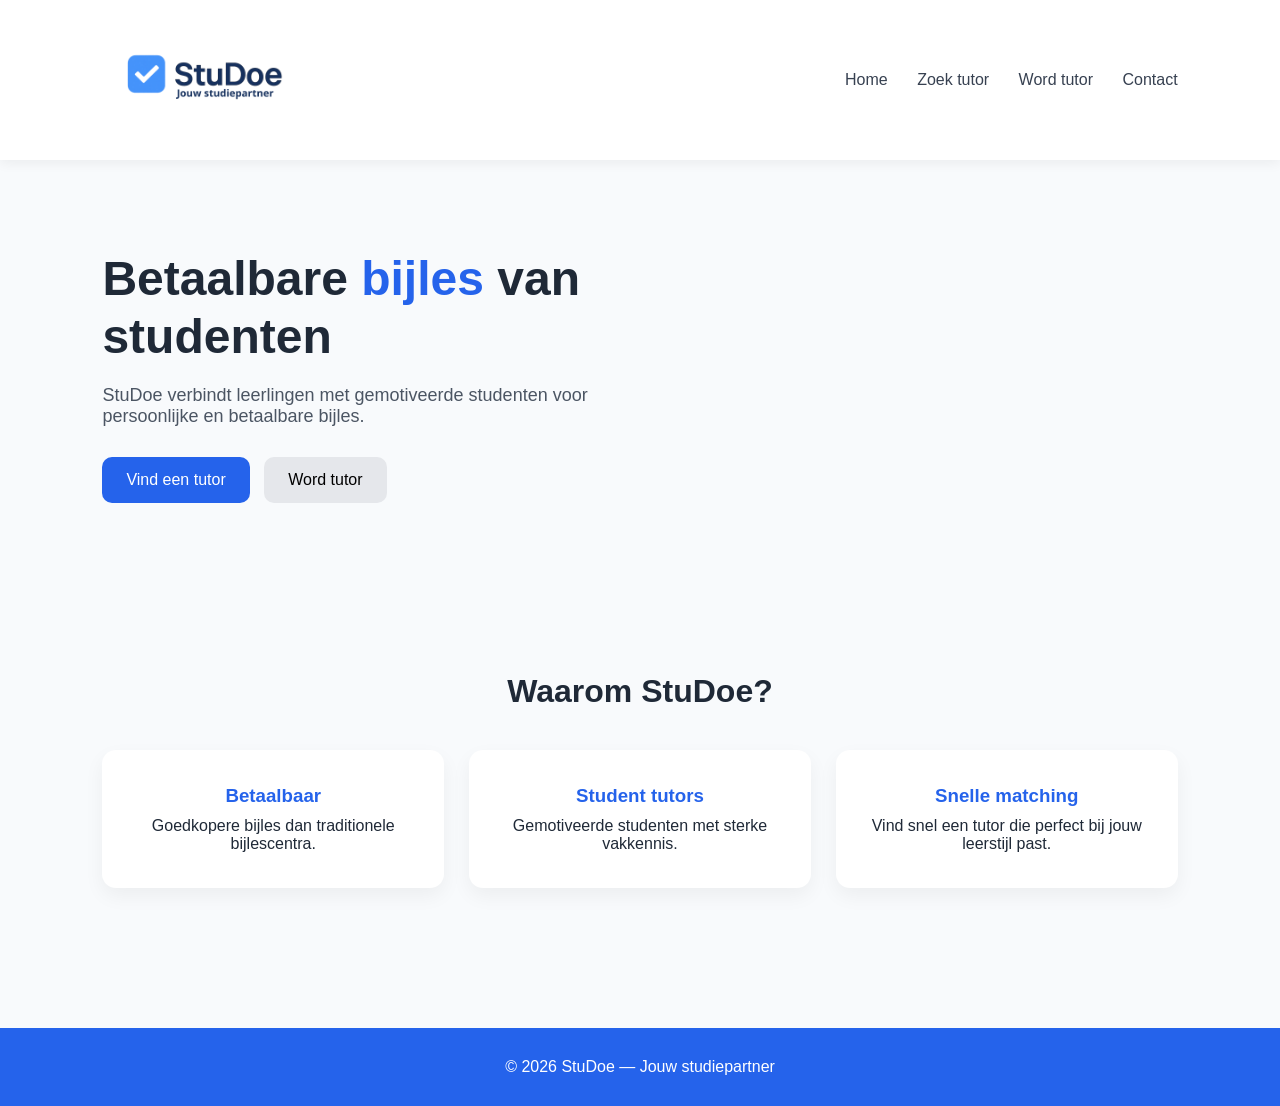
==== index.html @ 69476884 "Rename HomePage.html to index.html for GitHub Pages" ====
<!DOCTYPE html>
<html lang="nl">

<head>

<meta charset="UTF-8">
<meta name="viewport" content="width=device-width, initial-scale=1.0">
<link rel="manifest" href="manifest.json">
<title>StuDoe | Jouw studiepartner</title>

<style>

/* ===== Variabelen (hier kan je logo grootte aanpassen) ===== */

:root{
--logo-size: 120px;
--primary-color:#2563EB;
--background:#F8FAFC;
}

/* ===== Algemene styling ===== */

*{
margin:0;
padding:0;
box-sizing:border-box;
font-family: "Segoe UI", Arial, sans-serif;
}

body{
background:var(--background);
color:#1F2937;
}
@media (max-width: 768px){

.hero{
flex-direction:column;
text-align:center;
}

nav{
display:none;
}

}

/* ===== Navbar ===== */

header{
display:flex;
justify-content:space-between;
align-items:center;
padding:18px 8%;
background:white;
box-shadow:0 3px 12px rgba(0,0,0,0.06);
}

.logo img{
height:var(--logo-size);
width:auto;
}

/* ===== Navigatie ===== */

nav a{
margin-left:25px;
text-decoration:none;
color:#374151;
font-weight:500;
}

/* ===== Hero sectie ===== */

.hero{
display:flex;
justify-content:space-between;
align-items:center;
padding:90px 8%;
}

.hero-text{
max-width:520px;
}

.hero-text h1{
font-size:48px;
margin-bottom:20px;
line-height:1.2;
}

.hero-text span{
color:var(--primary-color);
}

.hero-text p{
font-size:18px;
margin-bottom:30px;
color:#4B5563;
}

/* ===== Buttons ===== */

.hero-buttons button{
padding:14px 24px;
border:none;
border-radius:10px;
font-size:16px;
cursor:pointer;
margin-right:10px;
}

.primary{
background:var(--primary-color);
color:white;
}

.secondary{
background:#E5E7EB;
}

/* ===== Features ===== */

.features{
padding:80px 8%;
text-align:center;
}

.features h2{
font-size:32px;
margin-bottom:40px;
}

.cards{
display:grid;
grid-template-columns:repeat(auto-fit,minmax(250px,1fr));
gap:25px;
}

.card{
background:white;
padding:35px;
border-radius:14px;
box-shadow:0 8px 20px rgba(0,0,0,0.05);
}

.card h3{
margin-bottom:10px;
color:var(--primary-color);
}

/* ===== Footer ===== */

footer{
margin-top:60px;
padding:30px;
text-align:center;
background:var(--primary-color);
color:white;
}

</style>

</head>

<body>

<header>

<div class="logo">
<img src="studoe-logo.png" alt="StuDoe logo">
</div>

<nav>
<a href="#">Home</a>
<a href="#">Zoek tutor</a>
<a href="#">Word tutor</a>
<a href="#">Contact</a>
</nav>

</header>

<section class="hero">

<div class="hero-text">

<h1>Betaalbare <span>bijles</span> van studenten</h1>

<p>
StuDoe verbindt leerlingen met gemotiveerde studenten
voor persoonlijke en betaalbare bijles.
</p>

<div class="hero-buttons">
<button class="primary">Vind een tutor</button>
<button class="secondary">Word tutor</button>
</div>

</div>

</section>

<section class="features">

<h2>Waarom StuDoe?</h2>

<div class="cards">

<div class="card">
<h3>Betaalbaar</h3>
<p>Goedkopere bijles dan traditionele bijlescentra.</p>
</div>

<div class="card">
<h3>Student tutors</h3>
<p>Gemotiveerde studenten met sterke vakkennis.</p>
</div>

<div class="card">
<h3>Snelle matching</h3>
<p>Vind snel een tutor die perfect bij jouw leerstijl past.</p>
</div>

</div>

</section>

<footer>

<p>© 2026 StuDoe — Jouw studiepartner</p>

</footer>

</body>
</html>
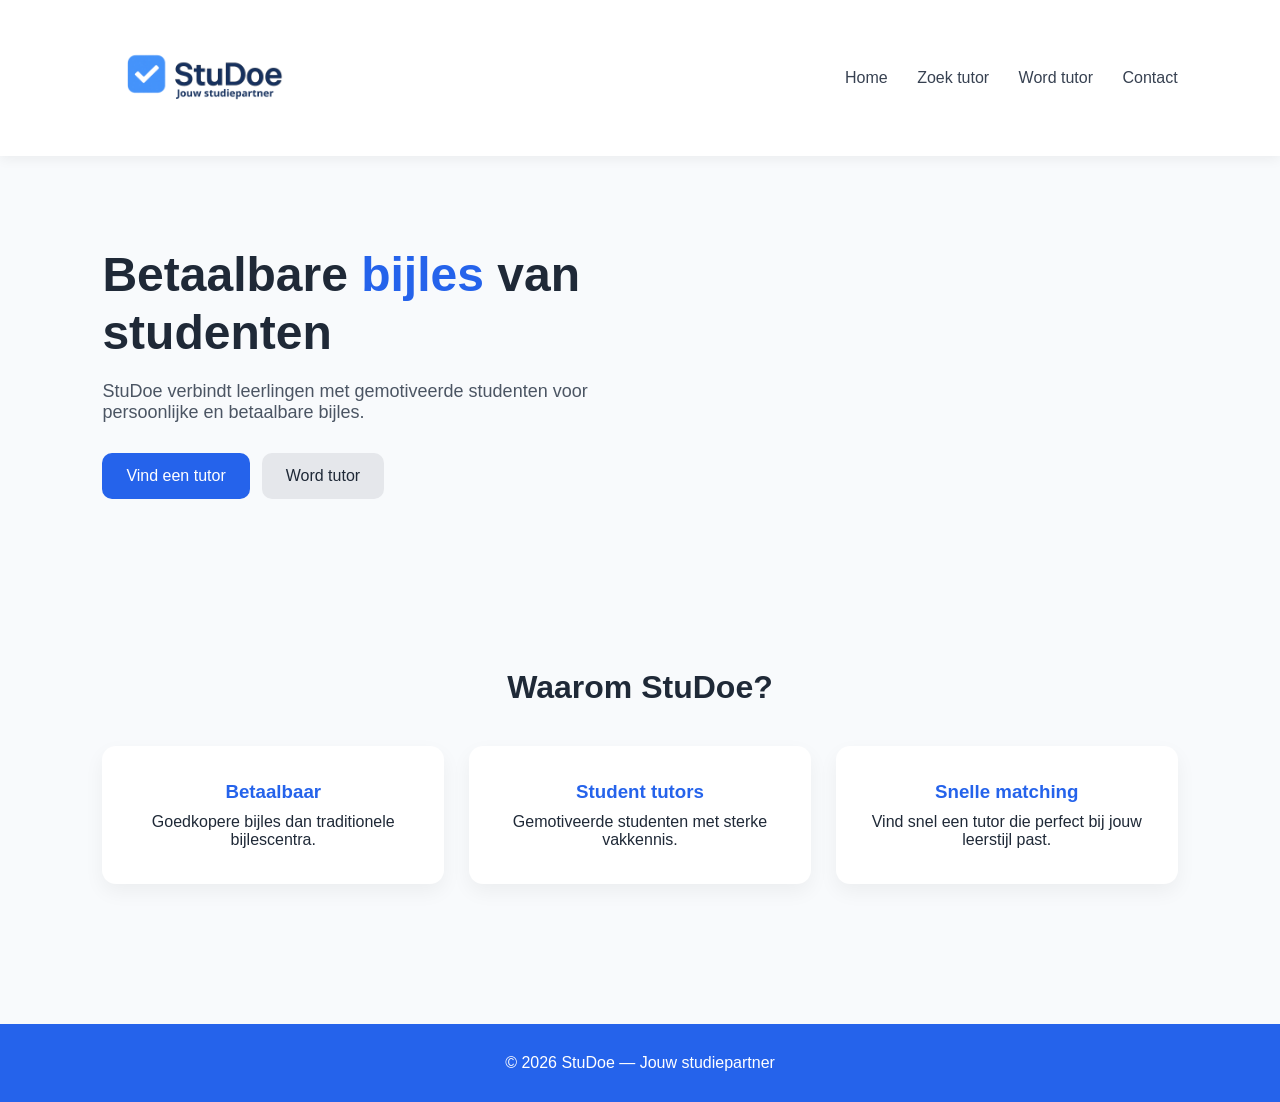
==== commit 4a56b94f: "Update site content" ====
--- a/index.html
+++ b/index.html
@@ -1,234 +1,75 @@
 <!DOCTYPE html>
 <html lang="nl">
-
 <head>
-
-<meta charset="UTF-8">
-<meta name="viewport" content="width=device-width, initial-scale=1.0">
-<link rel="manifest" href="manifest.json">
-<title>StuDoe | Jouw studiepartner</title>
-
-<style>
-
-/* ===== Variabelen (hier kan je logo grootte aanpassen) ===== */
-
-:root{
---logo-size: 120px;
---primary-color:#2563EB;
---background:#F8FAFC;
-}
-
-/* ===== Algemene styling ===== */
-
-*{
-margin:0;
-padding:0;
-box-sizing:border-box;
-font-family: "Segoe UI", Arial, sans-serif;
-}
-
-body{
-background:var(--background);
-color:#1F2937;
-}
-@media (max-width: 768px){
-
-.hero{
-flex-direction:column;
-text-align:center;
-}
-
-nav{
-display:none;
-}
-
-}
-
-/* ===== Navbar ===== */
-
-header{
-display:flex;
-justify-content:space-between;
-align-items:center;
-padding:18px 8%;
-background:white;
-box-shadow:0 3px 12px rgba(0,0,0,0.06);
-}
-
-.logo img{
-height:var(--logo-size);
-width:auto;
-}
-
-/* ===== Navigatie ===== */
-
-nav a{
-margin-left:25px;
-text-decoration:none;
-color:#374151;
-font-weight:500;
-}
-
-/* ===== Hero sectie ===== */
-
-.hero{
-display:flex;
-justify-content:space-between;
-align-items:center;
-padding:90px 8%;
-}
-
-.hero-text{
-max-width:520px;
-}
-
-.hero-text h1{
-font-size:48px;
-margin-bottom:20px;
-line-height:1.2;
-}
-
-.hero-text span{
-color:var(--primary-color);
-}
-
-.hero-text p{
-font-size:18px;
-margin-bottom:30px;
-color:#4B5563;
-}
-
-/* ===== Buttons ===== */
-
-.hero-buttons button{
-padding:14px 24px;
-border:none;
-border-radius:10px;
-font-size:16px;
-cursor:pointer;
-margin-right:10px;
-}
-
-.primary{
-background:var(--primary-color);
-color:white;
-}
-
-.secondary{
-background:#E5E7EB;
-}
-
-/* ===== Features ===== */
-
-.features{
-padding:80px 8%;
-text-align:center;
-}
-
-.features h2{
-font-size:32px;
-margin-bottom:40px;
-}
-
-.cards{
-display:grid;
-grid-template-columns:repeat(auto-fit,minmax(250px,1fr));
-gap:25px;
-}
-
-.card{
-background:white;
-padding:35px;
-border-radius:14px;
-box-shadow:0 8px 20px rgba(0,0,0,0.05);
-}
-
-.card h3{
-margin-bottom:10px;
-color:var(--primary-color);
-}
-
-/* ===== Footer ===== */
-
-footer{
-margin-top:60px;
-padding:30px;
-text-align:center;
-background:var(--primary-color);
-color:white;
-}
-
-</style>
-
+  <meta charset="UTF-8">
+  <meta name="viewport" content="width=device-width, initial-scale=1.0">
+  <link rel="manifest" href="manifest.json">
+  <title>StuDoe | Jouw studiepartner</title>
+  <link rel="stylesheet" href="style.css">
+  <meta name="apple-mobile-web-app-capable" content="yes">
+  <meta name="apple-mobile-web-app-status-bar-style" content="default">
+  <link rel="apple-touch-icon" href="studoe-logo.png">
 </head>
-
 <body>
 
-<header>
+  <header>
+    <a href="index.html" class="logo">
+      <img src="studoe-logo.png" alt="StuDoe logo">
+    </a>
 
-<div class="logo">
-<img src="studoe-logo.png" alt="StuDoe logo">
-</div>
+    <nav>
+      <a href="index.html">Home</a>
+      <a href="tutors.html">Zoek tutor</a>
+      <a href="login.html">Word tutor</a>
+      <a href="contact.html">Contact</a>
+    </nav>
+  </header>
 
-<nav>
-<a href="#">Home</a>
-<a href="#">Zoek tutor</a>
-<a href="#">Word tutor</a>
-<a href="#">Contact</a>
-</nav>
+  <section class="hero">
+    <div class="hero-text">
+      <h1>Betaalbare <span>bijles</span> van studenten</h1>
 
-</header>
+      <p>
+        StuDoe verbindt leerlingen met gemotiveerde studenten
+        voor persoonlijke en betaalbare bijles.
+      </p>
 
-<section class="hero">
+      <div class="hero-buttons">
+        <a href="tutors.html">
+          <button class="primary" type="button">Vind een tutor</button>
+        </a>
 
-<div class="hero-text">
+        <a href="login.html">
+          <button class="secondary" type="button">Word tutor</button>
+        </a>
+      </div>
+    </div>
+  </section>
 
-<h1>Betaalbare <span>bijles</span> van studenten</h1>
+  <section class="features">
+    <h2>Waarom StuDoe?</h2>
 
-<p>
-StuDoe verbindt leerlingen met gemotiveerde studenten
-voor persoonlijke en betaalbare bijles.
-</p>
+    <div class="cards">
+      <div class="card">
+        <h3>Betaalbaar</h3>
+        <p>Goedkopere bijles dan traditionele bijlescentra.</p>
+      </div>
 
-<div class="hero-buttons">
-<button class="primary">Vind een tutor</button>
-<button class="secondary">Word tutor</button>
-</div>
+      <div class="card">
+        <h3>Student tutors</h3>
+        <p>Gemotiveerde studenten met sterke vakkennis.</p>
+      </div>
 
-</div>
+      <div class="card">
+        <h3>Snelle matching</h3>
+        <p>Vind snel een tutor die perfect bij jouw leerstijl past.</p>
+      </div>
+    </div>
+  </section>
 
-</section>
-
-<section class="features">
-
-<h2>Waarom StuDoe?</h2>
-
-<div class="cards">
-
-<div class="card">
-<h3>Betaalbaar</h3>
-<p>Goedkopere bijles dan traditionele bijlescentra.</p>
-</div>
-
-<div class="card">
-<h3>Student tutors</h3>
-<p>Gemotiveerde studenten met sterke vakkennis.</p>
-</div>
-
-<div class="card">
-<h3>Snelle matching</h3>
-<p>Vind snel een tutor die perfect bij jouw leerstijl past.</p>
-</div>
-
-</div>
-
-</section>
-
-<footer>
-
-<p>© 2026 StuDoe — Jouw studiepartner</p>
-
-</footer>
+  <footer>
+    <p>© 2026 StuDoe — Jouw studiepartner</p>
+  </footer>
 
 </body>
 </html>
--- a/style.css
+++ b/style.css
@@ -0,0 +1,269 @@
+:root{
+  --logo-size: 120px;
+  --primary-color:#2563EB;
+  --background:#F8FAFC;
+  --text:#1F2937;
+  --muted:#4B5563;
+  --card-bg:#FFFFFF;
+  --border:#E5E7EB;
+}
+
+*{
+  margin:0;
+  padding:0;
+  box-sizing:border-box;
+  font-family:"Segoe UI", Arial, sans-serif;
+}
+
+body{
+  background:var(--background);
+  color:var(--text);
+}
+
+a{
+  text-decoration:none;
+  color:inherit;
+}
+
+header{
+  display:flex;
+  justify-content:space-between;
+  align-items:center;
+  padding:18px 8%;
+  background:white;
+  box-shadow:0 3px 12px rgba(0,0,0,0.06);
+}
+
+.logo img{
+  height:var(--logo-size);
+  width:auto;
+  display:block;
+}
+
+nav a{
+  margin-left:25px;
+  color:#374151;
+  font-weight:500;
+}
+
+.hero{
+  display:flex;
+  justify-content:space-between;
+  align-items:center;
+  padding:90px 8%;
+}
+
+.hero-text{
+  max-width:520px;
+}
+
+.hero-text h1{
+  font-size:48px;
+  margin-bottom:20px;
+  line-height:1.2;
+}
+
+.hero-text span{
+  color:var(--primary-color);
+}
+
+.hero-text p{
+  font-size:18px;
+  margin-bottom:30px;
+  color:var(--muted);
+}
+
+.hero-buttons{
+  display:flex;
+  gap:12px;
+  flex-wrap:wrap;
+}
+
+.hero-buttons a{
+  text-decoration:none;
+}
+
+button,
+.btn{
+  padding:14px 24px;
+  border:none;
+  border-radius:10px;
+  font-size:16px;
+  cursor:pointer;
+  display:inline-block;
+  transition:0.2s;
+}
+
+button:hover,
+.btn:hover{
+  opacity:0.92;
+  transform:scale(1.03);
+}
+
+.primary{
+  background:var(--primary-color);
+  color:white;
+}
+
+.secondary{
+  background:#E5E7EB;
+  color:var(--text);
+}
+
+.features{
+  padding:80px 8%;
+  text-align:center;
+}
+
+.features h2{
+  font-size:32px;
+  margin-bottom:40px;
+}
+
+.cards{
+  display:grid;
+  grid-template-columns:repeat(auto-fit,minmax(250px,1fr));
+  gap:25px;
+}
+
+.card{
+  background:var(--card-bg);
+  padding:35px;
+  border-radius:14px;
+  box-shadow:0 8px 20px rgba(0,0,0,0.05);
+}
+
+.card h3{
+  margin-bottom:10px;
+  color:var(--primary-color);
+}
+
+.page-section{
+  padding:70px 8%;
+}
+
+.page-title{
+  font-size:38px;
+  margin-bottom:14px;
+}
+
+.page-subtitle{
+  color:var(--muted);
+  margin-bottom:30px;
+  max-width:700px;
+}
+
+.form-container{
+  padding:0 8% 80px 8%;
+}
+
+.form-card{
+  max-width:560px;
+  background:white;
+  padding:32px;
+  border-radius:16px;
+  box-shadow:0 8px 20px rgba(0,0,0,0.05);
+}
+
+.form-card h2{
+  margin-bottom:10px;
+}
+
+.form-card p{
+  color:var(--muted);
+  margin-bottom:24px;
+}
+
+form{
+  display:flex;
+  flex-direction:column;
+  gap:16px;
+}
+
+input,
+textarea,
+select{
+  width:100%;
+  padding:14px 16px;
+  border:1px solid var(--border);
+  border-radius:10px;
+  font-size:16px;
+  background:white;
+  color:var(--text);
+}
+
+textarea{
+  min-height:140px;
+  resize:vertical;
+}
+
+label{
+  font-weight:600;
+  margin-bottom:6px;
+  display:block;
+}
+
+.field{
+  display:flex;
+  flex-direction:column;
+}
+
+.tutor-grid{
+  display:grid;
+  grid-template-columns:repeat(auto-fit,minmax(260px,1fr));
+  gap:25px;
+  padding:20px 8% 80px 8%;
+}
+
+.tutor-card{
+  background:white;
+  padding:28px;
+  border-radius:16px;
+  box-shadow:0 8px 20px rgba(0,0,0,0.05);
+}
+
+.tutor-card h3{
+  margin-bottom:10px;
+  color:var(--primary-color);
+}
+
+.tutor-card p{
+  margin-bottom:10px;
+  color:var(--muted);
+}
+
+.profile-card{
+  max-width:700px;
+  background:white;
+  padding:32px;
+  border-radius:16px;
+  box-shadow:0 8px 20px rgba(0,0,0,0.05);
+}
+
+footer{
+  margin-top:60px;
+  padding:30px;
+  text-align:center;
+  background:var(--primary-color);
+  color:white;
+}
+
+@media (max-width: 768px){
+  .hero{
+    flex-direction:column;
+    text-align:center;
+    padding:70px 8%;
+  }
+
+  .hero-buttons{
+    justify-content:center;
+  }
+
+  nav{
+    display:none;
+  }
+
+  .hero-text h1{
+    font-size:38px;
+  }
+}
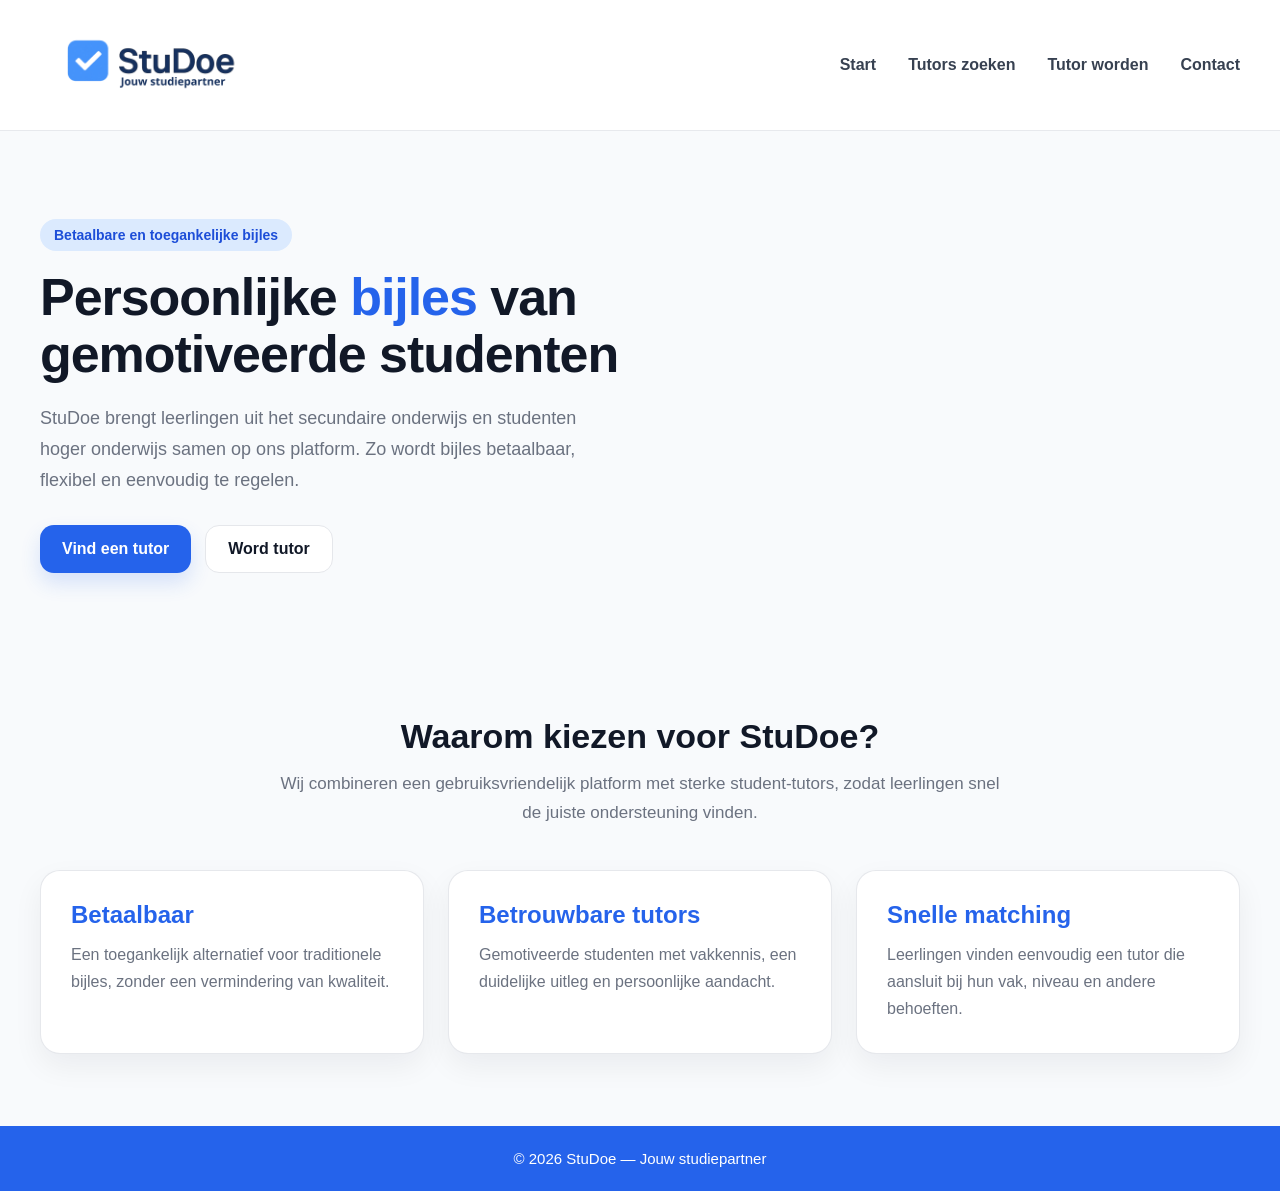
==== commit 50e3b75f: "Update site content" ====
--- a/index.html
+++ b/index.html
@@ -13,62 +13,73 @@
 <body>
 
   <header>
-    <a href="index.html" class="logo">
-      <img src="studoe-logo.png" alt="StuDoe logo">
-    </a>
+    <div class="header-inner">
+      <a href="index.html" class="logo">
+        <img src="studoe-logo.png" alt="StuDoe logo">
+      </a>
 
-    <nav>
-      <a href="index.html">Home</a>
-      <a href="tutors.html">Zoek tutor</a>
-      <a href="login.html">Word tutor</a>
-      <a href="contact.html">Contact</a>
-    </nav>
+      <nav>
+        <a href="index.html">Start</a>
+        <a href="tutors.html">Tutors zoeken</a>
+        <a href="login.html">Tutor worden</a>
+        <a href="contact.html">Contact</a>
+      </nav>
+    </div>
   </header>
 
-  <section class="hero">
-    <div class="hero-text">
-      <h1>Betaalbare <span>bijles</span> van studenten</h1>
+  <main>
+    <section class="hero">
+      <div class="hero-inner">
+        <div class="hero-text">
+          <div class="hero-badge">Betaalbare en toegankelijke bijles</div>
 
-      <p>
-        StuDoe verbindt leerlingen met gemotiveerde studenten
-        voor persoonlijke en betaalbare bijles.
-      </p>
+          <h1>Persoonlijke <span>bijles</span> van gemotiveerde studenten</h1>
 
-      <div class="hero-buttons">
-        <a href="tutors.html">
-          <button class="primary" type="button">Vind een tutor</button>
-        </a>
+          <p>
+            StuDoe brengt leerlingen uit het secundaire onderwijs en studenten hoger onderwijs samen op ons platform.
+            Zo wordt bijles betaalbaar, flexibel en eenvoudig te regelen.
+          </p>
 
-        <a href="login.html">
-          <button class="secondary" type="button">Word tutor</button>
-        </a>
+          <div class="hero-buttons">
+            <a href="tutors.html" class="btn btn-primary">Vind een tutor</a>
+            <a href="login.html" class="btn btn-secondary">Word tutor</a>
+          </div>
+        </div>
       </div>
-    </div>
-  </section>
+    </section>
 
-  <section class="features">
-    <h2>Waarom StuDoe?</h2>
+    <section class="section">
+      <div class="wrapper">
+        <h2 class="section-title">Waarom kiezen voor StuDoe?</h2>
+        <p class="section-subtitle">
+          Wij combineren een gebruiksvriendelijk platform met sterke student-tutors,
+          zodat leerlingen snel de juiste ondersteuning vinden.
+        </p>
 
-    <div class="cards">
-      <div class="card">
-        <h3>Betaalbaar</h3>
-        <p>Goedkopere bijles dan traditionele bijlescentra.</p>
+        <div class="cards">
+          <div class="card">
+            <h3>Betaalbaar</h3>
+            <p>Een toegankelijk alternatief voor traditionele bijles, zonder een vermindering van kwaliteit.</p>
+          </div>
+
+          <div class="card">
+            <h3>Betrouwbare tutors</h3>
+            <p>Gemotiveerde studenten met vakkennis, een duidelijke uitleg en persoonlijke aandacht.</p>
+          </div>
+
+          <div class="card">
+            <h3>Snelle matching</h3>
+            <p>Leerlingen vinden eenvoudig een tutor die aansluit bij hun vak, niveau en andere behoeften.</p>
+          </div>
+        </div>
       </div>
-
-      <div class="card">
-        <h3>Student tutors</h3>
-        <p>Gemotiveerde studenten met sterke vakkennis.</p>
-      </div>
-
-      <div class="card">
-        <h3>Snelle matching</h3>
-        <p>Vind snel een tutor die perfect bij jouw leerstijl past.</p>
-      </div>
-    </div>
-  </section>
+    </section>
+  </main>
 
   <footer>
-    <p>© 2026 StuDoe — Jouw studiepartner</p>
+    <div class="footer-inner">
+      <p>© 2026 StuDoe — Jouw studiepartner</p>
+    </div>
   </footer>
 
 </body>
--- a/style.css
+++ b/style.css
@@ -1,11 +1,16 @@
 :root{
-  --logo-size: 120px;
-  --primary-color:#2563EB;
-  --background:#F8FAFC;
-  --text:#1F2937;
-  --muted:#4B5563;
-  --card-bg:#FFFFFF;
-  --border:#E5E7EB;
+  --logo-size: 130px;
+  --primary-color: #2563EB;
+  --primary-dark: #1D4ED8;
+  --background: #F8FAFC;
+  --surface: #FFFFFF;
+  --text: #111827;
+  --muted: #6B7280;
+  --border: #E5E7EB;
+  --shadow: 0 12px 30px rgba(15, 23, 42, 0.06);
+  --shadow-hover: 0 18px 38px rgba(15, 23, 42, 0.10);
+  --radius: 18px;
+  --max-width: 1200px;
 }
 
 *{
@@ -15,9 +20,22 @@
   font-family:"Segoe UI", Arial, sans-serif;
 }
 
+html,
 body{
+  height:100%;
+  scroll-behavior:smooth;
+}
+
+body{
+  display:flex;
+  flex-direction:column;
   background:var(--background);
   color:var(--text);
+  animation:pageFade 0.7s ease;
+}
+
+main{
+  flex:1;
 }
 
 a{
@@ -25,42 +43,184 @@
   color:inherit;
 }
 
+.wrapper{
+  width:min(var(--max-width), 100% - 3rem);
+  margin:0 auto;
+}
+
+/* Animaties */
+
+@keyframes pageFade{
+  from{
+    opacity:0;
+  }
+  to{
+    opacity:1;
+  }
+}
+
+@keyframes fadeUp{
+  from{
+    opacity:0;
+    transform:translateY(18px);
+  }
+  to{
+    opacity:1;
+    transform:translateY(0);
+  }
+}
+
+@keyframes softZoom{
+  from{
+    opacity:0;
+    transform:scale(0.985);
+  }
+  to{
+    opacity:1;
+    transform:scale(1);
+  }
+}
+
+/* Header */
+
 header{
-  display:flex;
+  background:rgba(255,255,255,0.92);
+  border-bottom:1px solid rgba(229,231,235,0.9);
+  position:sticky;
+  top:0;
+  z-index:100;
+  backdrop-filter:blur(12px);
+}
+
+.header-inner{
+  width:min(var(--max-width), 100% - 3rem);
+  margin:0 auto;
+  min-height:90px;
+  display:flex;
+  align-items:center;
   justify-content:space-between;
+  gap:24px;
+}
+
+.left-group{
+  display:flex;
   align-items:center;
-  padding:18px 8%;
-  background:white;
-  box-shadow:0 3px 12px rgba(0,0,0,0.06);
+  gap:14px;
+}
+
+.logo{
+  display:flex;
+  align-items:center;
 }
 
 .logo img{
   height:var(--logo-size);
   width:auto;
   display:block;
+  transition:transform 0.2s ease;
+}
+
+.logo:hover img{
+  transform:scale(1.02);
+}
+
+/* Navigatie */
+
+nav{
+  display:flex;
+  align-items:center;
+  gap:32px;
 }
 
 nav a{
-  margin-left:25px;
+  font-weight:600;
+  font-size:16px;
   color:#374151;
-  font-weight:500;
-}
+  position:relative;
+  transition:color 0.2s ease;
+}
+
+nav a::after{
+  content:"";
+  position:absolute;
+  left:0;
+  bottom:-7px;
+  width:0;
+  height:2px;
+  border-radius:999px;
+  background:var(--primary-color);
+  transition:width 0.22s ease;
+}
+
+nav a:hover{
+  color:var(--primary-color);
+}
+
+nav a:hover::after{
+  width:100%;
+}
+
+/* Back button */
+
+.back-button{
+  width:42px;
+  height:42px;
+  display:flex;
+  align-items:center;
+  justify-content:center;
+  border:none;
+  border-radius:12px;
+  background:transparent;
+  color:#4B5563;
+  font-size:24px;
+  font-weight:600;
+  cursor:pointer;
+  transition:all 0.2s ease;
+}
+
+.back-button:hover{
+  background:#EFF6FF;
+  color:var(--primary-color);
+  transform:translateX(-2px);
+}
+
+/* Hero */
 
 .hero{
-  display:flex;
+  padding:88px 0 72px;
+}
+
+.hero-inner{
+  width:min(var(--max-width), 100% - 3rem);
+  margin:0 auto;
+  display:flex;
+  align-items:center;
   justify-content:space-between;
-  align-items:center;
-  padding:90px 8%;
+  gap:48px;
 }
 
 .hero-text{
-  max-width:520px;
+  max-width:620px;
+  animation:fadeUp 0.8s ease;
+}
+
+.hero-badge{
+  display:inline-block;
+  margin-bottom:18px;
+  padding:8px 14px;
+  border-radius:999px;
+  background:#DBEAFE;
+  color:var(--primary-dark);
+  font-size:14px;
+  font-weight:600;
+  animation:softZoom 0.7s ease;
 }
 
 .hero-text h1{
-  font-size:48px;
+  font-size:52px;
+  line-height:1.1;
   margin-bottom:20px;
-  line-height:1.2;
+  letter-spacing:-0.02em;
 }
 
 .hero-text span{
@@ -69,115 +229,205 @@
 
 .hero-text p{
   font-size:18px;
+  line-height:1.7;
+  color:var(--muted);
   margin-bottom:30px;
+  max-width:560px;
+}
+
+.hero-buttons{
+  display:flex;
+  flex-wrap:wrap;
+  gap:14px;
+}
+
+/* Algemene secties */
+
+.section{
+  padding:72px 0;
+  animation:fadeUp 0.9s ease;
+}
+
+.section-title{
+  font-size:34px;
+  margin-bottom:14px;
+  text-align:center;
+}
+
+.section-subtitle{
+  text-align:center;
   color:var(--muted);
-}
-
-.hero-buttons{
-  display:flex;
-  gap:12px;
-  flex-wrap:wrap;
-}
-
-.hero-buttons a{
-  text-decoration:none;
-}
-
-button,
-.btn{
-  padding:14px 24px;
-  border:none;
-  border-radius:10px;
-  font-size:16px;
-  cursor:pointer;
-  display:inline-block;
-  transition:0.2s;
-}
-
-button:hover,
-.btn:hover{
-  opacity:0.92;
-  transform:scale(1.03);
-}
-
-.primary{
-  background:var(--primary-color);
-  color:white;
-}
-
-.secondary{
-  background:#E5E7EB;
-  color:var(--text);
-}
-
-.features{
-  padding:80px 8%;
-  text-align:center;
-}
-
-.features h2{
-  font-size:32px;
-  margin-bottom:40px;
-}
+  max-width:720px;
+  margin:0 auto 42px;
+  line-height:1.7;
+  font-size:17px;
+}
+
+/* Pagina headers */
+
+.page-header{
+  padding:56px 0 20px;
+  animation:fadeUp 0.8s ease;
+}
+
+.page-title{
+  font-size:48px;
+  line-height:1.1;
+  margin-bottom:14px;
+  letter-spacing:-0.02em;
+}
+
+.page-subtitle{
+  color:var(--muted);
+  line-height:1.7;
+  max-width:760px;
+  font-size:18px;
+}
+
+/* Kaarten algemeen */
 
 .cards{
   display:grid;
-  grid-template-columns:repeat(auto-fit,minmax(250px,1fr));
-  gap:25px;
+  grid-template-columns:repeat(auto-fit,minmax(260px,1fr));
+  gap:24px;
 }
 
 .card{
-  background:var(--card-bg);
-  padding:35px;
-  border-radius:14px;
-  box-shadow:0 8px 20px rgba(0,0,0,0.05);
+  background:var(--surface);
+  padding:30px;
+  border-radius:20px;
+  box-shadow:var(--shadow);
+  border:1px solid rgba(229,231,235,0.95);
+  transition:transform 0.25s ease, box-shadow 0.25s ease, border-color 0.25s ease;
+  animation:fadeUp 0.9s ease;
+}
+
+.card:hover{
+  transform:translateY(-6px);
+  box-shadow:var(--shadow-hover);
+  border-color:#D6E4FF;
 }
 
 .card h3{
-  margin-bottom:10px;
   color:var(--primary-color);
-}
-
-.page-section{
-  padding:70px 8%;
-}
-
-.page-title{
-  font-size:38px;
-  margin-bottom:14px;
-}
-
-.page-subtitle{
+  margin-bottom:12px;
+  font-size:24px;
+}
+
+.card p{
   color:var(--muted);
-  margin-bottom:30px;
-  max-width:700px;
-}
-
-.form-container{
-  padding:0 8% 80px 8%;
-}
+  line-height:1.7;
+  font-size:16px;
+}
+
+/* Tutor cards */
+
+.tutor-grid{
+  display:grid;
+  grid-template-columns:repeat(auto-fit,minmax(280px,1fr));
+  gap:28px;
+  padding:28px 0 72px;
+}
+
+.tutor-card{
+  background:var(--surface);
+  border:1px solid rgba(229,231,235,0.95);
+  border-radius:20px;
+  box-shadow:var(--shadow);
+  padding:30px 28px;
+  transition:transform 0.25s ease, box-shadow 0.25s ease, border-color 0.25s ease;
+  animation:fadeUp 0.9s ease;
+}
+
+.tutor-card:hover{
+  transform:translateY(-6px);
+  box-shadow:var(--shadow-hover);
+  border-color:#D6E4FF;
+}
+
+.tutor-card h3{
+  margin-bottom:16px;
+  color:var(--primary-color);
+  font-size:28px;
+  line-height:1.2;
+}
+
+.tutor-card p{
+  margin-bottom:12px;
+  color:var(--muted);
+  line-height:1.65;
+  font-size:17px;
+}
+
+.tutor-card strong{
+  color:#374151;
+}
+
+/* Content blocks / panelen */
+
+.content-block{
+  padding:12px 0 72px;
+}
+
+.panel{
+  background:var(--surface);
+  border-radius:20px;
+  box-shadow:var(--shadow);
+  border:1px solid rgba(229,231,235,0.95);
+  padding:32px;
+  max-width:760px;
+  animation:softZoom 0.7s ease;
+}
+
+.panel h2{
+  font-size:30px;
+  margin-bottom:16px;
+}
+
+.panel p{
+  color:var(--muted);
+  line-height:1.7;
+  margin-bottom:12px;
+  font-size:17px;
+}
+
+.panel strong{
+  color:#374151;
+}
+
+/* Formulieren */
 
 .form-card{
-  max-width:560px;
-  background:white;
-  padding:32px;
-  border-radius:16px;
-  box-shadow:0 8px 20px rgba(0,0,0,0.05);
+  max-width:620px;
 }
 
 .form-card h2{
   margin-bottom:10px;
 }
 
-.form-card p{
+.form-card .intro{
   color:var(--muted);
   margin-bottom:24px;
+  line-height:1.7;
+  font-size:16px;
 }
 
 form{
   display:flex;
   flex-direction:column;
-  gap:16px;
+  gap:18px;
+}
+
+.field{
+  display:flex;
+  flex-direction:column;
+  gap:8px;
+}
+
+label{
+  font-weight:600;
+  color:#374151;
+  font-size:15px;
 }
 
 input,
@@ -186,10 +436,20 @@
   width:100%;
   padding:14px 16px;
   border:1px solid var(--border);
-  border-radius:10px;
+  border-radius:12px;
   font-size:16px;
+  color:var(--text);
   background:white;
-  color:var(--text);
+  outline:none;
+  transition:border-color 0.2s ease, box-shadow 0.2s ease, transform 0.2s ease;
+}
+
+input:focus,
+textarea:focus,
+select:focus{
+  border-color:#93C5FD;
+  box-shadow:0 0 0 4px rgba(37,99,235,0.10);
+  transform:translateY(-1px);
 }
 
 textarea{
@@ -197,73 +457,171 @@
   resize:vertical;
 }
 
-label{
-  font-weight:600;
-  margin-bottom:6px;
-  display:block;
-}
-
-.field{
-  display:flex;
-  flex-direction:column;
-}
-
-.tutor-grid{
-  display:grid;
-  grid-template-columns:repeat(auto-fit,minmax(260px,1fr));
-  gap:25px;
-  padding:20px 8% 80px 8%;
-}
-
-.tutor-card{
-  background:white;
-  padding:28px;
-  border-radius:16px;
-  box-shadow:0 8px 20px rgba(0,0,0,0.05);
-}
-
-.tutor-card h3{
-  margin-bottom:10px;
-  color:var(--primary-color);
-}
-
-.tutor-card p{
-  margin-bottom:10px;
-  color:var(--muted);
-}
-
-.profile-card{
-  max-width:700px;
-  background:white;
-  padding:32px;
-  border-radius:16px;
-  box-shadow:0 8px 20px rgba(0,0,0,0.05);
-}
-
-footer{
-  margin-top:60px;
-  padding:30px;
-  text-align:center;
+/* Knoppen */
+
+.btn{
+  display:inline-flex;
+  align-items:center;
+  justify-content:center;
+  padding:14px 22px;
+  border-radius:14px;
+  font-size:16px;
+  font-weight:700;
+  border:none;
+  cursor:pointer;
+  transition:transform 0.2s ease, box-shadow 0.2s ease, background 0.2s ease, border-color 0.2s ease;
+}
+
+.btn:hover{
+  transform:translateY(-2px);
+}
+
+.btn:active{
+  transform:translateY(0);
+}
+
+.btn-primary{
   background:var(--primary-color);
   color:white;
+  box-shadow:0 10px 20px rgba(37,99,235,0.16);
+}
+
+.btn-primary:hover{
+  background:var(--primary-dark);
+}
+
+.btn-secondary{
+  background:white;
+  color:var(--text);
+  border:1px solid var(--border);
+}
+
+.btn-secondary:hover{
+  border-color:#CBD5E1;
+  box-shadow:0 10px 20px rgba(15,23,42,0.05);
+}
+
+/* Footer */
+
+footer{
+  background:var(--primary-color);
+  color:white;
+  margin-top:auto;
+}
+
+.footer-inner{
+  width:min(var(--max-width), 100% - 3rem);
+  margin:0 auto;
+  padding:24px 0;
+  text-align:center;
+  font-size:15px;
+}
+
+/* Mobiel en tablet */
+
+@media (max-width: 900px){
+  .header-inner{
+    min-height:auto;
+    padding:14px 0;
+    flex-direction:column;
+    align-items:flex-start;
+  }
+
+  nav{
+    gap:20px;
+    flex-wrap:wrap;
+  }
+
+  .hero-inner{
+    flex-direction:column;
+    align-items:flex-start;
+    gap:24px;
+  }
+
+  .hero-text h1{
+    font-size:42px;
+  }
+
+  .page-title{
+    font-size:38px;
+  }
+
+  .logo img{
+    height:110px;
+  }
 }
 
 @media (max-width: 768px){
+  .wrapper,
+  .header-inner,
+  .hero-inner,
+  .footer-inner{
+    width:min(var(--max-width), 100% - 1.5rem);
+  }
+
+  .header-inner{
+    align-items:center;
+  }
+
+  .left-group{
+    width:100%;
+    justify-content:flex-start;
+  }
+
+  nav{
+    width:100%;
+    justify-content:center;
+    gap:18px;
+  }
+
   .hero{
-    flex-direction:column;
+    padding:64px 0 56px;
+  }
+
+  .hero-inner{
+    align-items:center;
     text-align:center;
-    padding:70px 8%;
+  }
+
+  .hero-text{
+    max-width:100%;
+  }
+
+  .hero-text p{
+    margin-left:auto;
+    margin-right:auto;
   }
 
   .hero-buttons{
     justify-content:center;
   }
 
-  nav{
-    display:none;
-  }
-
-  .hero-text h1{
-    font-size:38px;
+  .page-header{
+    padding:42px 0 16px;
+  }
+
+  .page-title{
+    font-size:34px;
+  }
+
+  .page-subtitle{
+    font-size:17px;
+  }
+
+  .section-title{
+    font-size:30px;
+  }
+
+  .tutor-card h3{
+    font-size:24px;
+  }
+
+  .tutor-card p,
+  .panel p{
+    font-size:16px;
+  }
+
+  .logo img{
+    height:96px;
   }
 }
